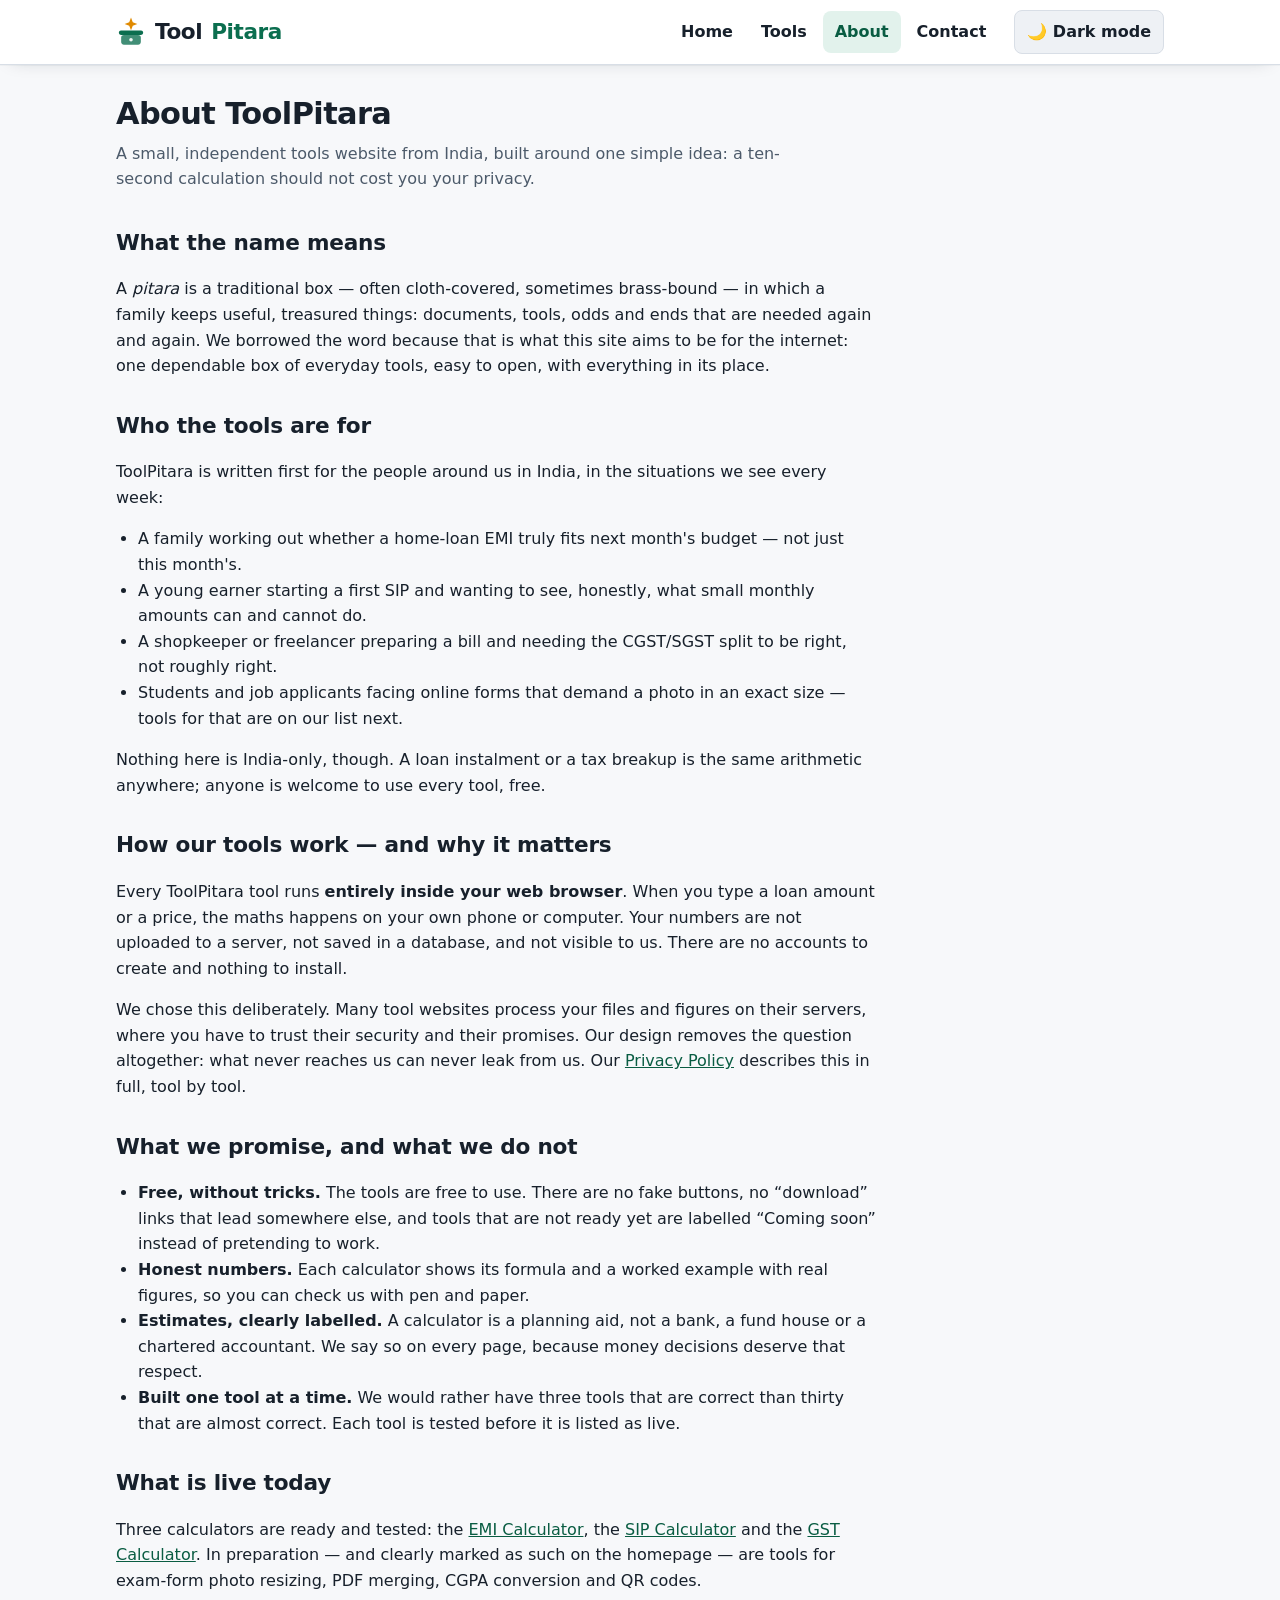
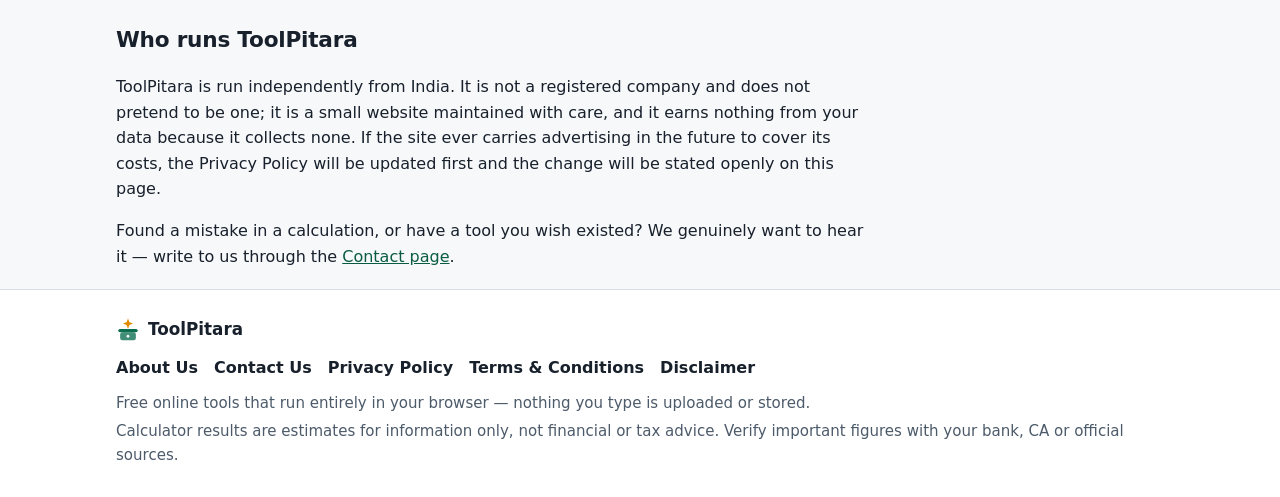
==== about.html @ 2b8d00f5 "ToolPitara Round 1: homepage, EMI/SIP/GST calculators, trust pages" ====
<!DOCTYPE html>
<html lang="en" data-theme="light">
<head>
<meta charset="UTF-8">
<meta name="viewport" content="width=device-width, initial-scale=1.0">
<title>About Us — ToolPitara</title>
<meta name="description" content="ToolPitara is an independent free-tools website from India. Simple calculators that run entirely in your browser — no sign-up, no uploads, no data collection. Learn what we make and how we work.">
<link rel="canonical" href="https://toolpitarawala.github.io/about.html">
<meta property="og:type" content="website">
<meta property="og:site_name" content="ToolPitara">
<meta property="og:title" content="About Us — ToolPitara">
<meta property="og:description" content="An independent free-tools website from India: calculators that run in your browser and never see your data.">
<meta property="og:url" content="https://toolpitarawala.github.io/about.html">
<script>try{var t=localStorage.getItem('tp-theme');if(t){document.documentElement.setAttribute('data-theme',t);}else if(window.matchMedia&&window.matchMedia('(prefers-color-scheme: dark)').matches){document.documentElement.setAttribute('data-theme','dark');}}catch(e){}</script>
<link rel="stylesheet" href="assets/style.css">
</head>
<body>
<a class="skip-link" href="#main">Skip to content</a>
<header class="site-header">
  <div class="wrap header-in">
    <a class="logo" href="index.html"><svg class="logo-mark" width="30" height="30" viewBox="0 0 32 32" aria-hidden="true" focusable="false"><path class="lm-star" d="M16 .6l1.9 4.9 4.9 1.9-4.9 1.9L16 14.2l-1.9-4.9L9.2 7.4l4.9-1.9z"/><rect class="lm-lid" x="3" y="14.5" width="26" height="4.6" rx="2.3"/><rect class="lm-box" x="5.5" y="19.1" width="21" height="10.4" rx="3"/><circle cx="16" cy="24.3" r="1.9" fill="#ffffff" opacity=".92"/></svg>Tool<span>Pitara</span></a>
    <nav class="main-nav" aria-label="Main">
      <ul>
        <li><a href="index.html">Home</a></li>
        <li><a href="index.html#tools">Tools</a></li>
        <li><a href="about.html" aria-current="page">About</a></li>
        <li><a href="contact.html">Contact</a></li>
      </ul>
    </nav>
    <button type="button" class="theme-btn" id="themeToggle" aria-pressed="false">🌙 Dark mode</button>
  </div>
</header>

<main id="main" class="wrap">
  <div class="page-head">
    <h1>About ToolPitara</h1>
    <p class="lede">A small, independent tools website from India, built around one simple idea: a ten-second
    calculation should not cost you your privacy.</p>
  </div>

  <div class="prose">
    <h2>What the name means</h2>
    <p>A <em>pitara</em> is a traditional box — often cloth-covered, sometimes brass-bound — in which a family
    keeps useful, treasured things: documents, tools, odds and ends that are needed again and again. We borrowed
    the word because that is what this site aims to be for the internet: one dependable box of everyday tools,
    easy to open, with everything in its place.</p>

    <h2>Who the tools are for</h2>
    <p>ToolPitara is written first for the people around us in India, in the situations we see every week:</p>
    <ul>
      <li>A family working out whether a home-loan EMI truly fits next month's budget — not just this month's.</li>
      <li>A young earner starting a first SIP and wanting to see, honestly, what small monthly amounts can and cannot do.</li>
      <li>A shopkeeper or freelancer preparing a bill and needing the CGST/SGST split to be right, not roughly right.</li>
      <li>Students and job applicants facing online forms that demand a photo in an exact size — tools for that are on our list next.</li>
    </ul>
    <p>Nothing here is India-only, though. A loan instalment or a tax breakup is the same arithmetic anywhere;
    anyone is welcome to use every tool, free.</p>

    <h2>How our tools work — and why it matters</h2>
    <p>Every ToolPitara tool runs <strong>entirely inside your web browser</strong>. When you type a loan amount
    or a price, the maths happens on your own phone or computer. Your numbers are not uploaded to a server, not
    saved in a database, and not visible to us. There are no accounts to create and nothing to install.</p>
    <p>We chose this deliberately. Many tool websites process your files and figures on their servers, where you
    have to trust their security and their promises. Our design removes the question altogether: what never
    reaches us can never leak from us. Our <a href="privacy.html">Privacy Policy</a> describes this in full,
    tool by tool.</p>

    <h2>What we promise, and what we do not</h2>
    <ul>
      <li><strong>Free, without tricks.</strong> The tools are free to use. There are no fake buttons, no
      “download” links that lead somewhere else, and tools that are not ready yet are labelled
      “Coming soon” instead of pretending to work.</li>
      <li><strong>Honest numbers.</strong> Each calculator shows its formula and a worked example with real
      figures, so you can check us with pen and paper.</li>
      <li><strong>Estimates, clearly labelled.</strong> A calculator is a planning aid, not a bank, a fund
      house or a chartered accountant. We say so on every page, because money decisions deserve that respect.</li>
      <li><strong>Built one tool at a time.</strong> We would rather have three tools that are correct than
      thirty that are almost correct. Each tool is tested before it is listed as live.</li>
    </ul>

    <h2>What is live today</h2>
    <p>Three calculators are ready and tested: the <a href="tools/emi-calculator.html">EMI Calculator</a>,
    the <a href="tools/sip-calculator.html">SIP Calculator</a> and the
    <a href="tools/gst-calculator.html">GST Calculator</a>. In preparation — and clearly marked as such on the
    homepage — are tools for exam-form photo resizing, PDF merging, CGPA conversion and QR codes.</p>

    <h2>Who runs ToolPitara</h2>
    <p>ToolPitara is run independently from India. It is not a registered company and does not pretend to be
    one; it is a small website maintained with care, and it earns nothing from your data because it collects
    none. If the site ever carries advertising in the future to cover its costs, the Privacy Policy will be
    updated first and the change will be stated openly on this page.</p>
    <p>Found a mistake in a calculation, or have a tool you wish existed? We genuinely want to hear it —
    write to us through the <a href="contact.html">Contact page</a>.</p>
  </div>
</main>

<footer class="site-footer">
  <div class="wrap footer-in">
    <div class="footer-brand"><svg class="logo-mark" width="24" height="24" viewBox="0 0 32 32" aria-hidden="true" focusable="false"><path class="lm-star" d="M16 .6l1.9 4.9 4.9 1.9-4.9 1.9L16 14.2l-1.9-4.9L9.2 7.4l4.9-1.9z"/><rect class="lm-lid" x="3" y="14.5" width="26" height="4.6" rx="2.3"/><rect class="lm-box" x="5.5" y="19.1" width="21" height="10.4" rx="3"/><circle cx="16" cy="24.3" r="1.9" fill="#ffffff" opacity=".92"/></svg><strong>ToolPitara</strong></div>
    <ul class="footer-links">
      <li><a href="about.html">About Us</a></li>
      <li><a href="contact.html">Contact Us</a></li>
      <li><a href="privacy.html">Privacy Policy</a></li>
      <li><a href="terms.html">Terms &amp; Conditions</a></li>
      <li><a href="disclaimer.html">Disclaimer</a></li>
    </ul>
    <p>Free online tools that run entirely in your browser — nothing you type is uploaded or stored.</p>
    <p>Calculator results are estimates for information only, not financial or tax advice. Verify important figures with your bank, CA or official sources.</p>
  </div>
</footer>
<script src="assets/app.js" defer></script>
</body>
</html>
---- assets/style.css ----
/* ToolPitara — shared stylesheet. System fonts only, no external assets. */

:root {
  --bg: #f7f8fa;
  --surface: #ffffff;
  --surface-2: #eef1f5;
  --text: #17202b;
  --text-soft: #4c5a6a;
  --border: #d8dee6;
  --brand: #0b6e4f;
  --brand-strong: #095c42;
  --brand-soft: #e2f2ec;
  --warn-bg: #fdf3e0;
  --warn-text: #7a5410;
  --error: #b3261e;
  --focus: #1a73e8;
  --shadow: 0 1px 3px rgba(16, 30, 44, 0.10);
  color-scheme: light;
}

[data-theme="dark"] {
  --bg: #10151c;
  --surface: #182030;
  --surface-2: #202a3d;
  --text: #e8edf3;
  --text-soft: #a9b6c6;
  --border: #2e3a4f;
  --brand: #3ecf9a;
  --brand-strong: #6fe0b4;
  --brand-soft: #143327;
  --warn-bg: #3a2f16;
  --warn-text: #f0cf8a;
  --error: #ff9d97;
  --focus: #8ab4f8;
  --shadow: 0 1px 3px rgba(0, 0, 0, 0.45);
  color-scheme: dark;
}

* { box-sizing: border-box; }

html { -webkit-text-size-adjust: 100%; }

body {
  margin: 0;
  font-family: system-ui, -apple-system, "Segoe UI", Roboto, "Helvetica Neue", Arial, sans-serif;
  background: var(--bg);
  color: var(--text);
  line-height: 1.6;
  font-size: 16px;
}

a { color: var(--brand-strong); }
a:hover { text-decoration-thickness: 2px; }

a:focus-visible, button:focus-visible, input:focus-visible,
select:focus-visible, summary:focus-visible {
  outline: 3px solid var(--focus);
  outline-offset: 2px;
}

.wrap { max-width: 1080px; margin: 0 auto; padding: 0 16px; }

/* Header */
.site-header {
  background: var(--surface);
  border-bottom: 1px solid var(--border);
  position: sticky; top: 0; z-index: 10;
}
.header-in { display: flex; align-items: center; gap: 16px; padding-top: 10px; padding-bottom: 10px; flex-wrap: wrap; }
.logo { font-size: 1.35rem; font-weight: 800; color: var(--text); text-decoration: none; letter-spacing: -0.02em; }
.logo span { color: var(--brand); }
.main-nav { margin-left: auto; }
.main-nav ul { display: flex; gap: 4px; list-style: none; margin: 0; padding: 0; flex-wrap: wrap; }
.main-nav a {
  display: inline-block; padding: 8px 12px; border-radius: 8px;
  color: var(--text); text-decoration: none; font-weight: 600;
}
.main-nav a:hover { background: var(--surface-2); }
.main-nav a[aria-current="page"] { background: var(--brand-soft); color: var(--brand-strong); }
.theme-btn {
  border: 1px solid var(--border); background: var(--surface-2); color: var(--text);
  border-radius: 8px; padding: 8px 12px; font: inherit; font-weight: 600; cursor: pointer;
}
.theme-btn:hover { border-color: var(--brand); }

/* Hero + search */
.hero { padding: 40px 0 8px; text-align: center; }
.hero h1 { font-size: 2rem; line-height: 1.25; margin: 0 0 10px; letter-spacing: -0.02em; }
.hero p { color: var(--text-soft); max-width: 640px; margin: 0 auto 20px; }
.search-box { max-width: 560px; margin: 0 auto; text-align: left; }
.search-box label { font-weight: 700; display: block; margin-bottom: 6px; }
.search-box input {
  width: 100%; padding: 13px 14px; font: inherit; border-radius: 10px;
  border: 1.5px solid var(--border); background: var(--surface); color: var(--text);
}
.no-results { text-align: center; color: var(--text-soft); padding: 18px 0; }

.trust-strip {
  margin: 26px 0 6px; background: var(--brand-soft); border: 1px solid var(--border);
  border-radius: 10px; padding: 12px 16px; text-align: center; font-weight: 600;
}

/* Category + cards */
.category { padding: 22px 0 4px; }
.category h2 { font-size: 1.3rem; margin: 0 0 4px; }
.category .cat-sub { color: var(--text-soft); margin: 0 0 14px; }
.card-grid { display: grid; grid-template-columns: repeat(auto-fill, minmax(230px, 1fr)); gap: 14px; }
.tool-card {
  background: var(--surface); border: 1px solid var(--border); border-radius: 12px;
  padding: 18px; box-shadow: var(--shadow); display: flex; flex-direction: column; gap: 6px;
}
.tool-card h3 { margin: 0; font-size: 1.08rem; }
.tool-card p { margin: 0; color: var(--text-soft); flex: 1; }
.tool-card .go { font-weight: 700; text-decoration: none; }
.tool-card .go:hover { text-decoration: underline; }
.badge {
  align-self: flex-start; font-size: 0.78rem; font-weight: 700; padding: 3px 9px;
  border-radius: 999px; background: var(--surface-2); color: var(--text-soft);
  border: 1px solid var(--border);
}
.badge.soon { background: var(--warn-bg); color: var(--warn-text); }

/* Content pages */
main { padding-bottom: 40px; }
.page-head { padding: 30px 0 4px; }
.page-head h1 { font-size: 1.9rem; line-height: 1.25; margin: 0 0 8px; letter-spacing: -0.02em; }
.lede { color: var(--text-soft); max-width: 720px; margin: 0; }
.prose { max-width: 760px; }
.prose h2 { font-size: 1.35rem; margin: 30px 0 8px; }
.prose h3 { font-size: 1.1rem; margin: 22px 0 6px; }
.prose p, .prose li { color: var(--text); }
.prose ul, .prose ol { padding-left: 22px; }
.formula {
  background: var(--surface); border: 1px solid var(--border); border-left: 4px solid var(--brand);
  border-radius: 8px; padding: 14px 16px; font-size: 1.05rem; overflow-x: auto;
}
.note {
  background: var(--warn-bg); color: var(--warn-text); border-radius: 10px;
  padding: 13px 16px; margin: 20px 0; font-weight: 600; max-width: 760px;
}

/* Tool layout */
.tool-layout { display: grid; grid-template-columns: 1fr; gap: 18px; margin-top: 20px; }
@media (min-width: 860px) { .tool-layout { grid-template-columns: 5fr 6fr; align-items: start; } }
.panel {
  background: var(--surface); border: 1px solid var(--border); border-radius: 12px;
  padding: 20px; box-shadow: var(--shadow);
}
.panel h2 { margin-top: 0; font-size: 1.2rem; }
.field { margin-bottom: 16px; }
.field label { display: block; font-weight: 700; margin-bottom: 6px; }
.field .hint { font-weight: 400; color: var(--text-soft); font-size: 0.9rem; }
.field input, .field select {
  width: 100%; padding: 11px 12px; font: inherit; border-radius: 9px;
  border: 1.5px solid var(--border); background: var(--surface); color: var(--text);
}
.field input[aria-invalid="true"] { border-color: var(--error); }
.error-text { color: var(--error); font-weight: 600; margin: 6px 0 0; min-height: 1.2em; }
.toggle-row { display: flex; gap: 8px; flex-wrap: wrap; }
.toggle-row button {
  flex: 1; padding: 10px; font: inherit; font-weight: 700; cursor: pointer;
  border-radius: 9px; border: 1.5px solid var(--border); background: var(--surface-2); color: var(--text);
}
.toggle-row button[aria-pressed="true"] { background: var(--brand); border-color: var(--brand); color: #ffffff; }
[data-theme="dark"] .toggle-row button[aria-pressed="true"] { color: #0c1a14; }
.btn {
  display: inline-block; padding: 11px 18px; font: inherit; font-weight: 700; cursor: pointer;
  border-radius: 9px; border: 1.5px solid var(--brand); background: var(--brand); color: #ffffff;
}
[data-theme="dark"] .btn { color: #0c1a14; }
.btn.secondary { background: transparent; color: var(--brand-strong); }
.btn-row { display: flex; gap: 10px; flex-wrap: wrap; margin-top: 6px; }
.copy-msg { font-weight: 700; color: var(--brand-strong); min-height: 1.2em; margin: 8px 0 0; }

.result-grid { display: grid; grid-template-columns: 1fr 1fr; gap: 12px; margin-bottom: 16px; }
.result-item { background: var(--surface-2); border-radius: 10px; padding: 12px 14px; }
.result-item .k { font-size: 0.86rem; color: var(--text-soft); font-weight: 600; }
.result-item .v { font-size: 1.25rem; font-weight: 800; }
.result-item.big { grid-column: 1 / -1; }
.result-item.big .v { font-size: 1.7rem; color: var(--brand-strong); }
canvas.chart { width: 100%; height: auto; display: block; }
.chart-cap { font-size: 0.88rem; color: var(--text-soft); text-align: center; margin: 8px 0 0; }
.legend { display: flex; gap: 18px; justify-content: center; flex-wrap: wrap; font-size: 0.92rem; margin-top: 6px; }
.legend i { display: inline-block; width: 12px; height: 12px; border-radius: 3px; margin-right: 6px; }

.table-scroll { overflow-x: auto; }
table { border-collapse: collapse; width: 100%; background: var(--surface); }
caption { text-align: left; font-weight: 700; padding: 8px 0; }
th, td { border: 1px solid var(--border); padding: 9px 11px; text-align: right; }
th:first-child, td:first-child { text-align: left; }
thead th { background: var(--surface-2); }

/* FAQ */
.faq details { border: 1px solid var(--border); border-radius: 10px; background: var(--surface); padding: 4px 16px; margin-bottom: 10px; max-width: 760px; }
.faq summary { font-weight: 700; cursor: pointer; padding: 10px 0; }
.faq details p { margin: 0 0 12px; color: var(--text-soft); }

/* Related tools */
.related { margin-top: 34px; max-width: 760px; }
.related ul { display: flex; gap: 10px; flex-wrap: wrap; list-style: none; padding: 0; }
.related a {
  display: inline-block; padding: 10px 14px; border: 1px solid var(--border); border-radius: 9px;
  background: var(--surface); font-weight: 700; text-decoration: none;
}
.related a:hover { border-color: var(--brand); }

/* Footer */
.site-footer { border-top: 1px solid var(--border); background: var(--surface); margin-top: 20px; }
.footer-in { padding-top: 22px; padding-bottom: 26px; }
.footer-links { display: flex; gap: 16px; flex-wrap: wrap; list-style: none; margin: 0 0 10px; padding: 0; }
.footer-links a { color: var(--text); text-decoration: none; font-weight: 600; }
.footer-links a:hover { text-decoration: underline; }
.site-footer p { color: var(--text-soft); margin: 4px 0; font-size: 0.94rem; }

.skip-link {
  position: absolute; left: -9999px; top: 0; background: var(--surface); color: var(--text);
  padding: 10px 14px; z-index: 20; font-weight: 700;
}
.skip-link:focus { left: 8px; top: 8px; }

@media (max-width: 560px) {
  .hero h1 { font-size: 1.6rem; }
  .page-head h1 { font-size: 1.55rem; }
  .result-grid { grid-template-columns: 1fr; }
}

/* ---- Premium finish: brand mark, depth, rhythm ---- */
::selection { background: var(--brand); color: #ffffff; }

.logo { display: inline-flex; align-items: center; gap: 9px; }
.logo-mark { flex: none; display: block; }
.logo-mark .lm-star { fill: #e08a00; }
.logo-mark .lm-lid { fill: var(--brand); }
.logo-mark .lm-box { fill: var(--brand); opacity: 0.78; }

.site-header { box-shadow: 0 1px 0 rgba(16, 30, 44, 0.03), 0 6px 18px -12px rgba(16, 30, 44, 0.25); }

.hero {
  background: linear-gradient(180deg, var(--brand-soft), transparent 78%);
  border-radius: 0 0 22px 22px;
  padding-left: 12px; padding-right: 12px;
}
.hero h1 { font-weight: 800; }

.tool-card { transition: transform 0.15s ease, box-shadow 0.15s ease, border-color 0.15s ease; }
.tool-card:hover { transform: translateY(-3px); border-color: var(--brand); box-shadow: 0 10px 24px -12px rgba(16, 30, 44, 0.28); }

.panel { border-radius: 14px; }
.note { border: 1px solid var(--border); }

.btn { transition: background 0.12s ease, transform 0.12s ease; }
.btn:hover { background: var(--brand-strong); border-color: var(--brand-strong); color: #ffffff; }
[data-theme="dark"] .btn:hover { color: #0c1a14; }
.btn.secondary:hover { background: var(--brand-soft); color: var(--brand-strong); }

.footer-brand { display: flex; align-items: center; gap: 8px; font-size: 1.05rem; margin-bottom: 12px; }
.footer-in { padding-top: 26px; }

.faq details { transition: border-color 0.12s ease; }
.faq details:hover { border-color: var(--brand); }

.prose h2 { letter-spacing: -0.01em; }
input::placeholder { color: var(--text-soft); opacity: 0.75; }
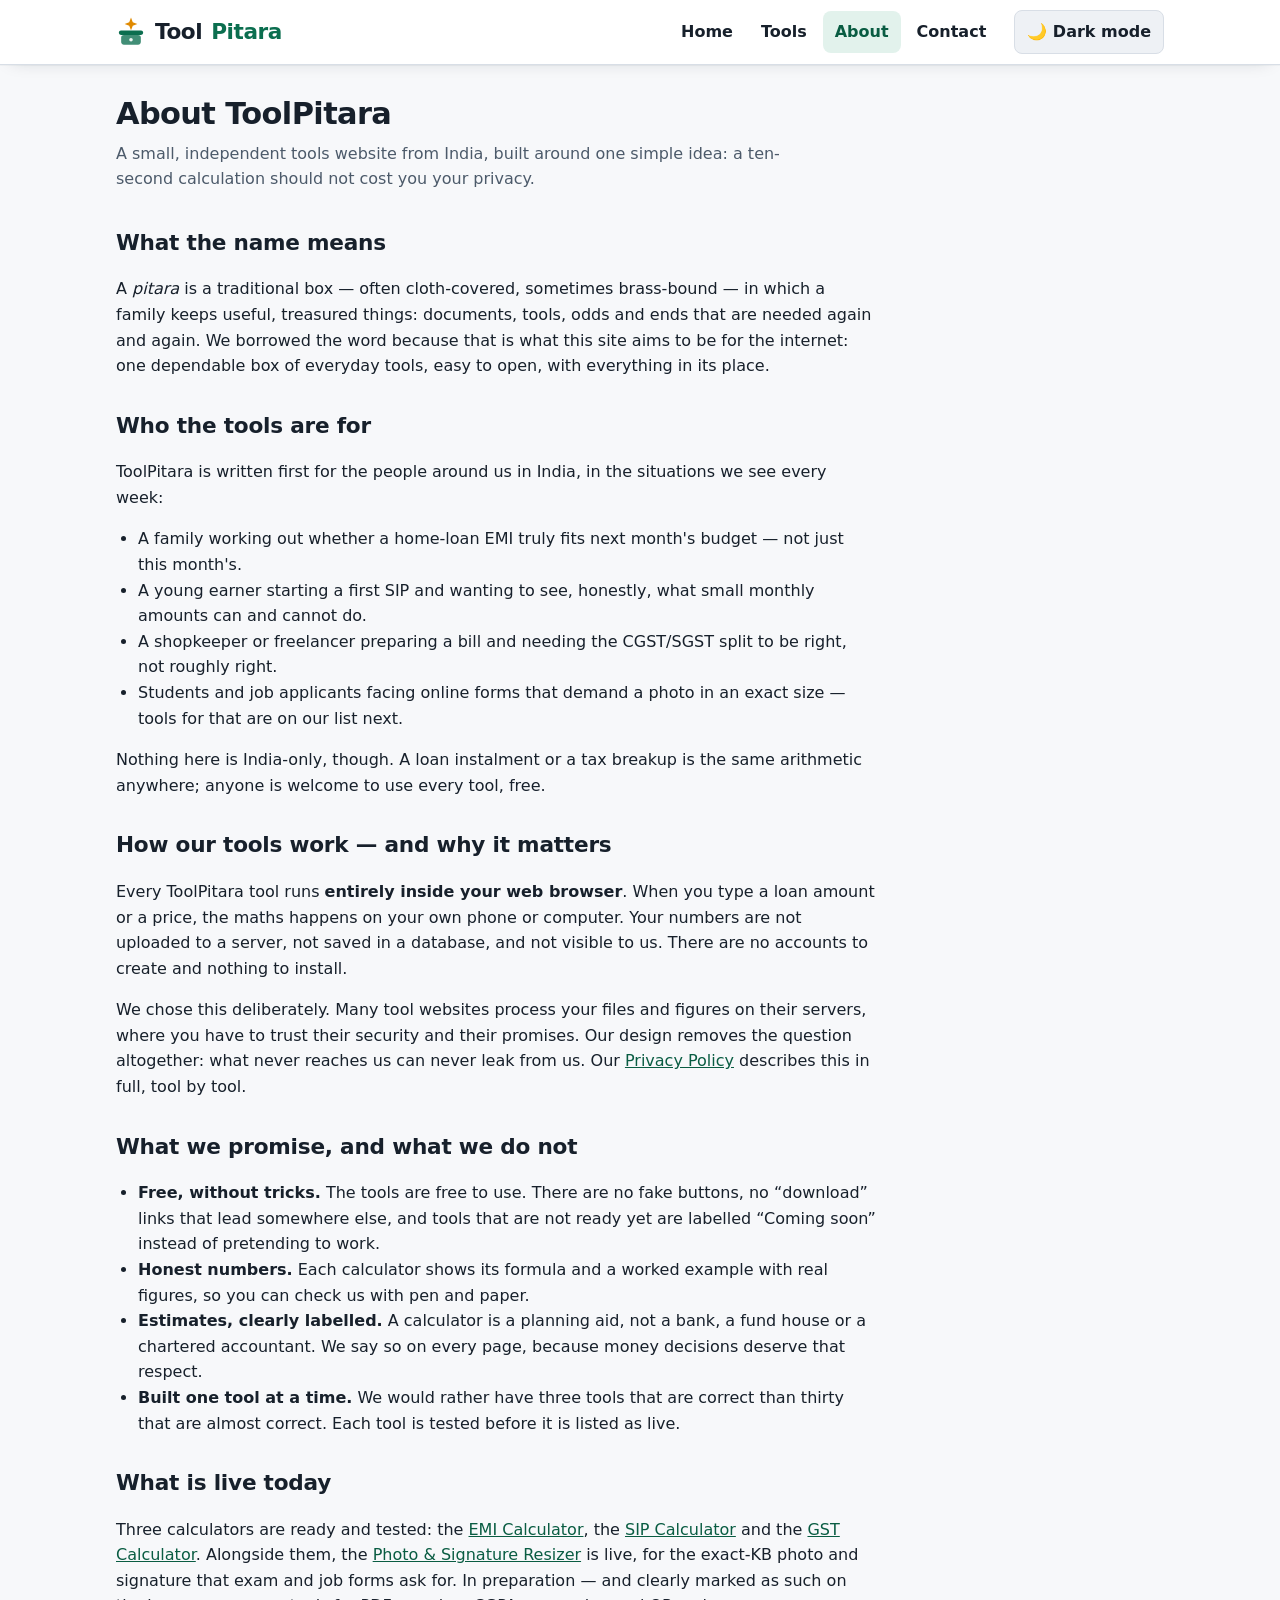
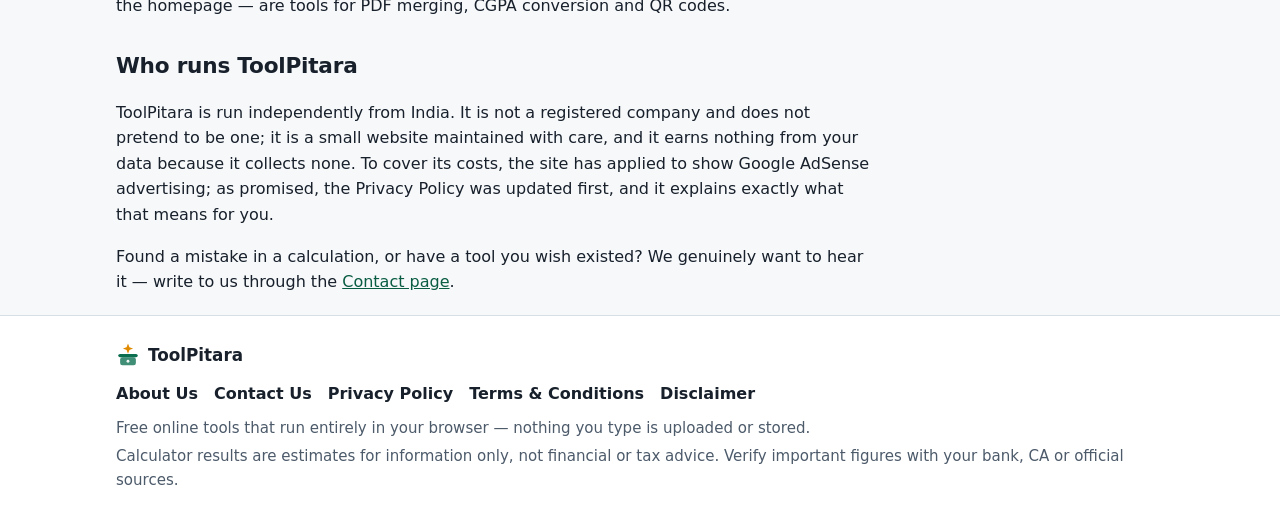
==== commit 81949b74: "Add Photo & Signature Resizer tool (Round 2, first tool)" ====
--- a/about.html
+++ b/about.html
@@ -13,6 +13,8 @@
 <meta property="og:url" content="https://toolpitarawala.github.io/about.html">
 <script>try{var t=localStorage.getItem('tp-theme');if(t){document.documentElement.setAttribute('data-theme',t);}else if(window.matchMedia&&window.matchMedia('(prefers-color-scheme: dark)').matches){document.documentElement.setAttribute('data-theme','dark');}}catch(e){}</script>
 <link rel="stylesheet" href="assets/style.css">
+<script async src="https://pagead2.googlesyndication.com/pagead/js/adsbygoogle.js?client=ca-pub-2141817975968460"
+     crossorigin="anonymous"></script>
 </head>
 <body>
 <a class="skip-link" href="#main">Skip to content</a>
@@ -81,14 +83,16 @@
     <h2>What is live today</h2>
     <p>Three calculators are ready and tested: the <a href="tools/emi-calculator.html">EMI Calculator</a>,
     the <a href="tools/sip-calculator.html">SIP Calculator</a> and the
-    <a href="tools/gst-calculator.html">GST Calculator</a>. In preparation — and clearly marked as such on the
-    homepage — are tools for exam-form photo resizing, PDF merging, CGPA conversion and QR codes.</p>
+    <a href="tools/gst-calculator.html">GST Calculator</a>. Alongside them, the
+    <a href="tools/photo-signature-resizer.html">Photo &amp; Signature Resizer</a> is live, for the
+    exact-KB photo and signature that exam and job forms ask for. In preparation — and clearly marked
+    as such on the homepage — are tools for PDF merging, CGPA conversion and QR codes.</p>
 
     <h2>Who runs ToolPitara</h2>
     <p>ToolPitara is run independently from India. It is not a registered company and does not pretend to be
     one; it is a small website maintained with care, and it earns nothing from your data because it collects
-    none. If the site ever carries advertising in the future to cover its costs, the Privacy Policy will be
-    updated first and the change will be stated openly on this page.</p>
+    none. To cover its costs, the site has applied to show Google AdSense advertising; as promised, the
+    Privacy Policy was updated first, and it explains exactly what that means for you.</p>
     <p>Found a mistake in a calculation, or have a tool you wish existed? We genuinely want to hear it —
     write to us through the <a href="contact.html">Contact page</a>.</p>
   </div>
